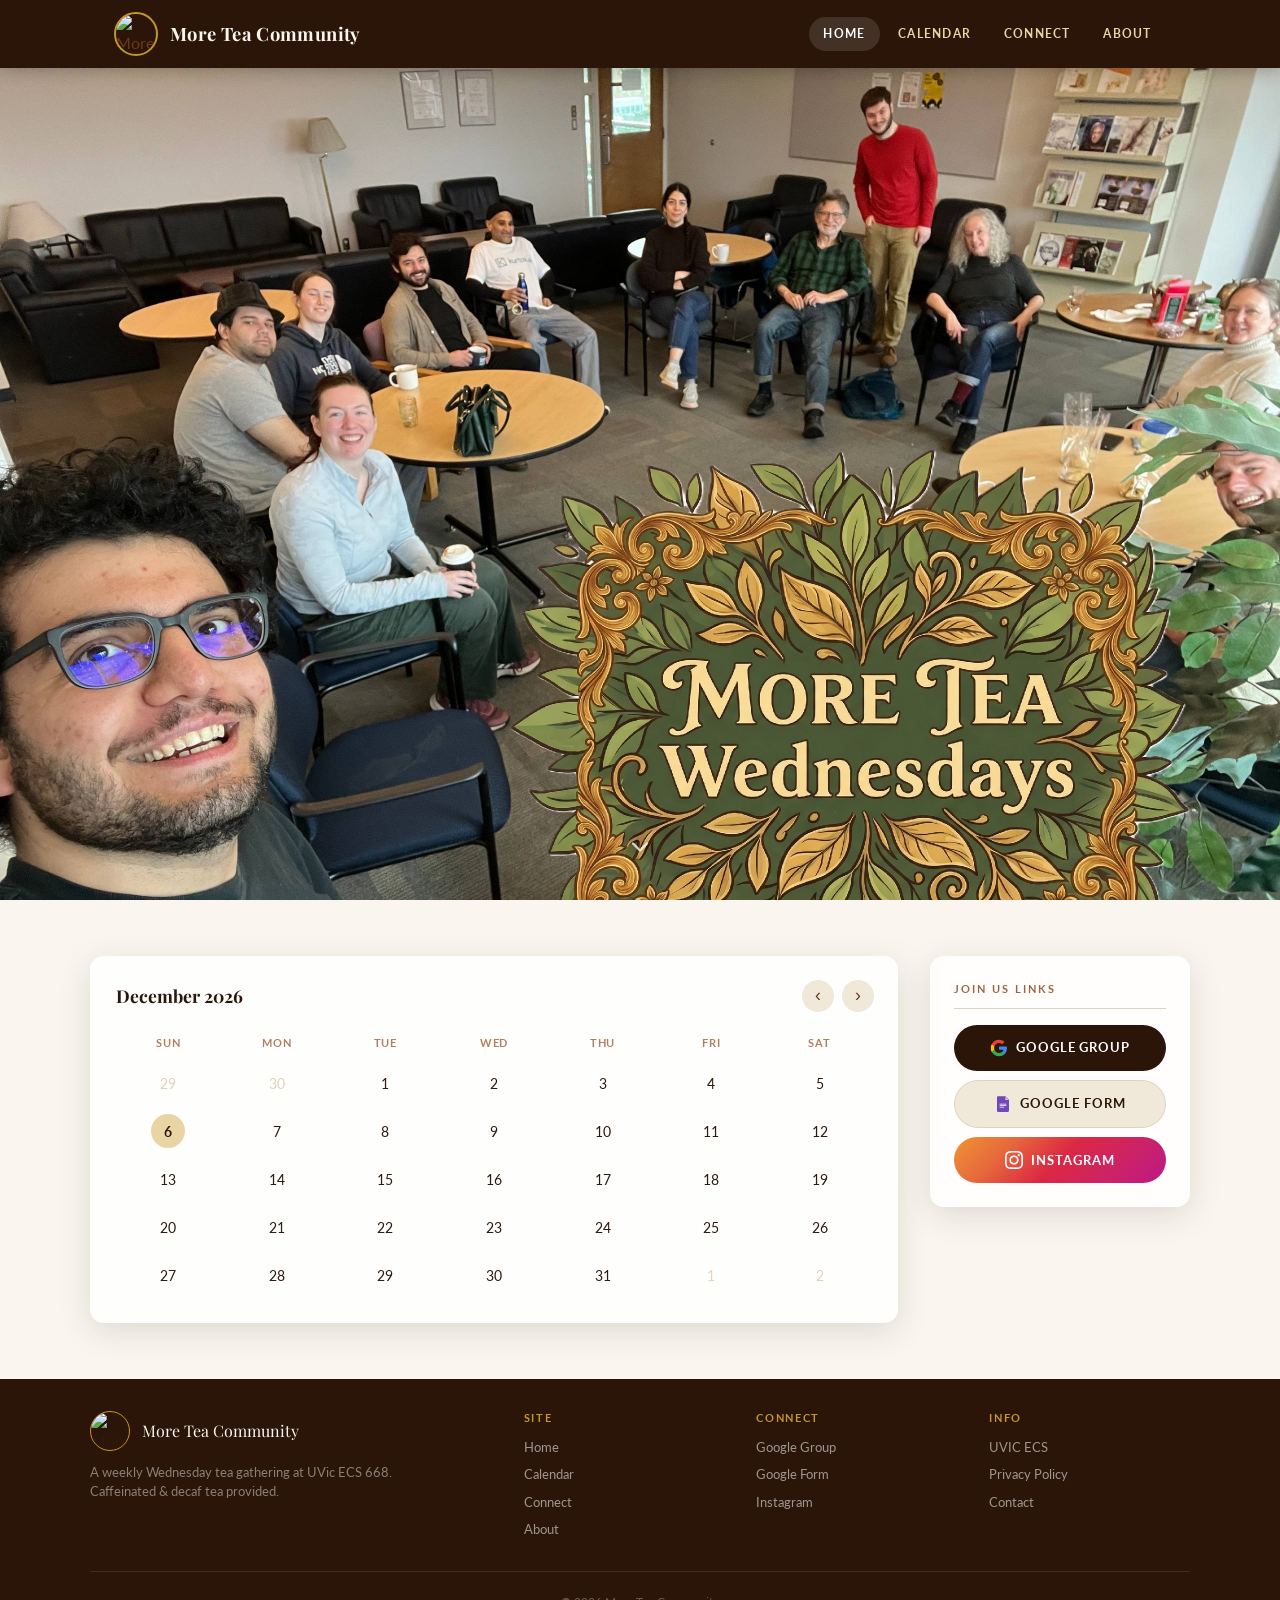
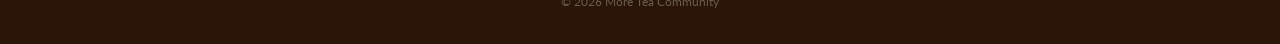
==== doc_2/index.html @ 3e72fe04 "doc2 seems pretty ok for now. we are still working on it Co-Authored-By: Claude Sonnet 4.6 <noreply@" ====
<!DOCTYPE html>
<html lang="en">
<head>
  <meta charset="UTF-8">
  <meta name="viewport" content="width=device-width, initial-scale=1">
  <title>More Tea Community</title>
  <link rel="preconnect" href="https://fonts.googleapis.com">
  <link rel="preconnect" href="https://fonts.gstatic.com" crossorigin>
  <link href="https://fonts.googleapis.com/css2?family=Playfair+Display:ital,wght@0,400;0,700;1,400;1,700&family=Lato:wght@300;400;700&display=swap" rel="stylesheet">
  <link rel="stylesheet" href="css/style.css">
</head>
<body>

  <!-- NAVBAR -->
  <nav class="navbar">
    <div class="nav-container">
      <a href="index.html" class="nav-brand">
        <img src="../main_photos/logo.png" alt="More Tea Community Logo" class="nav-logo">
        <span class="nav-title">More Tea Community</span>
      </a>
      <button class="hamburger" id="hamburger" aria-label="Open menu" aria-expanded="false">
        <span></span><span></span><span></span>
      </button>
      <ul class="nav-links" id="nav-links">
        <li><a href="index.html" class="active">Home</a></li>
        <li><a href="calendar.html">Calendar</a></li>
        <li><a href="connect.html">Connect</a></li>
        <li><a href="about.html">About</a></li>
      </ul>
    </div>
  </nav>

  <!-- HERO -->
  <section class="hero">
    <img src="../main_photos/about_us_photo.jpg" alt="More Tea Community gathering">
    <div class="scroll-hint" aria-hidden="true">
      <svg xmlns="http://www.w3.org/2000/svg" width="28" height="28" viewBox="0 0 24 24" fill="none" stroke="currentColor" stroke-width="2" stroke-linecap="round" stroke-linejoin="round"><polyline points="6 9 12 15 18 9"/></svg>
    </div>
  </section>

  <!-- CALENDAR + JOIN SECTION -->
  <section class="cal-join-section">
    <div class="cal-join-inner">

      <!-- CALENDAR CARD -->
      <div class="cal-card">
        <div class="cal-header">
          <span id="month-label"></span>
          <div class="cal-nav">
            <button id="prev-month" aria-label="Previous month">&#8249;</button>
            <button id="next-month" aria-label="Next month">&#8250;</button>
          </div>
        </div>
        <div id="calendar"></div>
      </div>

      <!-- JOIN PANEL -->
      <div class="join-panel">
        <p class="join-panel-label">Join Us Links</p>
        <a href="https://groups.google.com/g/more-tea-events" target="_blank" rel="noopener" class="btn btn-primary">
          <svg xmlns="http://www.w3.org/2000/svg" viewBox="0 0 24 24" width="18" height="18" style="flex-shrink:0"><path d="M22.56 12.25c0-.78-.07-1.53-.2-2.25H12v4.26h5.92c-.26 1.37-1.04 2.53-2.21 3.31v2.77h3.57c2.08-1.92 3.28-4.74 3.28-8.09z" fill="#4285F4"/><path d="M12 23c2.97 0 5.46-.98 7.28-2.66l-3.57-2.77c-.98.66-2.23 1.06-3.71 1.06-2.86 0-5.29-1.93-6.16-4.53H2.18v2.84C3.99 20.53 7.7 23 12 23z" fill="#34A853"/><path d="M5.84 14.09c-.22-.66-.35-1.36-.35-2.09s.13-1.43.35-2.09V7.07H2.18C1.43 8.55 1 10.22 1 12s.43 3.45 1.18 4.93l3.66-2.84z" fill="#FBBC05"/><path d="M12 5.38c1.62 0 3.06.56 4.21 1.64l3.15-3.15C17.45 2.09 14.97 1 12 1 7.7 1 3.99 3.47 2.18 7.07l3.66 2.84c.87-2.6 3.3-4.53 6.16-4.53z" fill="#EA4335"/></svg>
          Google Group
        </a>
        <a href="https://forms.gle/kcf3Vxw85UXemDen9" target="_blank" rel="noopener" class="btn btn-secondary">
          <svg xmlns="http://www.w3.org/2000/svg" viewBox="0 0 48 48" width="18" height="18" style="flex-shrink:0"><path fill="#7248B9" d="M37 45H11c-1.657 0-3-1.343-3-3V6c0-1.657 1.343-3 3-3h19l10 10v29c0 1.657-1.343 3-3 3z"/><path fill="#4527A0" d="M40 13H30V3z"/><path fill="#e1bee7" d="M30 3v10h10z"/><path fill="#fff" d="M15 23h18v2H15zm0 4h18v2H15zm0 4h12v2H15z"/></svg>
          Google Form
        </a>
        <a href="https://www.instagram.com/more_tea_communi_tea" target="_blank" rel="noopener" class="btn btn-instagram">
          <svg xmlns="http://www.w3.org/2000/svg" viewBox="0 0 24 24" width="18" height="18" fill="white" style="flex-shrink:0"><path d="M12 2.163c3.204 0 3.584.012 4.85.07 3.252.148 4.771 1.691 4.919 4.919.058 1.265.069 1.645.069 4.849 0 3.205-.012 3.584-.069 4.849-.149 3.225-1.664 4.771-4.919 4.919-1.266.058-1.644.07-4.85.07-3.204 0-3.584-.012-4.849-.07-3.26-.149-4.771-1.699-4.919-4.92-.058-1.265-.07-1.644-.07-4.849 0-3.204.013-3.583.07-4.849.149-3.227 1.664-4.771 4.919-4.919 1.266-.057 1.645-.069 4.849-.069zm0-2.163c-3.259 0-3.667.014-4.947.072-4.358.2-6.78 2.618-6.98 6.98-.059 1.281-.073 1.689-.073 4.948 0 3.259.014 3.668.072 4.948.2 4.358 2.618 6.78 6.98 6.98 1.281.058 1.689.072 4.948.072 3.259 0 3.668-.014 4.948-.072 4.354-.2 6.782-2.618 6.979-6.98.059-1.28.073-1.689.073-4.948 0-3.259-.014-3.667-.072-4.947-.196-4.354-2.617-6.78-6.979-6.98-1.281-.059-1.69-.073-4.949-.073zm0 5.838c-3.403 0-6.162 2.759-6.162 6.162s2.759 6.163 6.162 6.163 6.162-2.759 6.162-6.163c0-3.403-2.759-6.162-6.162-6.162zm0 10.162c-2.209 0-4-1.79-4-4 0-2.209 1.791-4 4-4s4 1.791 4 4c0 2.21-1.791 4-4 4zm6.406-11.845c-.796 0-1.441.645-1.441 1.44s.645 1.44 1.441 1.44c.795 0 1.439-.645 1.439-1.44s-.644-1.44-1.439-1.44z"/></svg>
          Instagram
        </a>
      </div>

    </div>
  </section>

  <!-- FOOTER -->
  <footer>
    <div class="footer-inner">
      <div>
        <div class="footer-brand">
          <img src="../main_photos/logo.png" alt="More Tea Community Logo">
          <span>More Tea Community</span>
        </div>
        <p class="footer-tagline">
          A weekly Wednesday tea gathering at UVic ECS 668.<br>
          Caffeinated &amp; decaf tea provided.
        </p>
      </div>
      <div class="footer-col">
        <h4>Site</h4>
        <a href="index.html">Home</a>
        <a href="calendar.html">Calendar</a>
        <a href="connect.html">Connect</a>
        <a href="about.html">About</a>
      </div>
      <div class="footer-col">
        <h4>Connect</h4>
        <a href="https://groups.google.com/g/more-tea-events" target="_blank" rel="noopener">Google Group</a>
        <a href="https://forms.gle/kcf3Vxw85UXemDen9" target="_blank" rel="noopener">Google Form</a>
        <a href="https://www.instagram.com/more_tea_communi_tea" target="_blank" rel="noopener">Instagram</a>
      </div>
      <div class="footer-col">
        <h4>Info</h4>
        <a href="https://www.uvic.ca/ecs/" target="_blank" rel="noopener">UVIC ECS</a>
        <a href="#">Privacy Policy</a>
        <a href="connect.html">Contact</a>
      </div>
    </div>
    <div class="footer-bottom">
      &copy; 2026 More Tea Community
    </div>
  </footer>

  <script src="js/calendar.js"></script>
  <script src="js/nav.js"></script>
</body>
</html>
---- doc_2/css/style.css ----
/* =============================================
   CSS VARIABLES
   ============================================= */
:root {
  --cream:        #faf6ef;
  --cream-dark:   #f0e8d8;
  --brown-dark:   #2a1508;
  --brown-mid:    #6b3a1f;
  --brown-light:  #9c6644;
  --gold:         #c4962a;
  --gold-light:   #e8d5a3;
  --border:       #e0d4b8;
  --white:        #ffffff;
  --text:         #2e1a0e;
  --text-light:   #7a5c44;
  --text-muted:   #b08060;

  --font-heading: 'Playfair Display', Georgia, serif;
  --font-body:    'Lato', 'Helvetica Neue', Arial, sans-serif;

  --max-width:    1100px;
  --nav-height:   68px;
  --radius:       14px;
  --radius-sm:    8px;
  --shadow:       0 4px 24px rgba(42, 21, 8, 0.08);
  --shadow-md:    0 8px 32px rgba(42, 21, 8, 0.13);
}

/* =============================================
   RESET & BASE
   ============================================= */
*, *::before, *::after {
  box-sizing: border-box;
  margin: 0;
  padding: 0;
}

html {
  font-size: 16px;
  scroll-behavior: smooth;
}

body {
  font-family: var(--font-body);
  background-color: var(--cream);
  color: var(--text);
  line-height: 1.65;
}

img {
  max-width: 100%;
  display: block;
}

a {
  color: var(--brown-mid);
  text-decoration: none;
  transition: color 0.2s;
}

a:hover { color: var(--gold); }

h1, h2, h3, h4 {
  font-family: var(--font-heading);
  color: var(--brown-dark);
  line-height: 1.2;
}

/* =============================================
   NAVBAR
   ============================================= */
.navbar {
  position: sticky;
  top: 0;
  z-index: 100;
  background-color: var(--brown-dark);
  height: var(--nav-height);
  box-shadow: 0 2px 16px rgba(0,0,0,0.25);
}

.nav-container {
  max-width: var(--max-width);
  margin: 0 auto;
  padding: 0 1.5rem;
  height: 100%;
  display: flex;
  align-items: center;
  justify-content: space-between;
}

.nav-brand {
  display: flex;
  align-items: center;
  gap: 0.75rem;
  text-decoration: none;
}

.nav-logo {
  height: 44px;
  width: 44px;
  border-radius: 50%;
  object-fit: cover;
  border: 2px solid var(--gold);
}

.nav-title {
  font-family: var(--font-heading);
  font-size: 1.15rem;
  color: var(--cream);
  font-weight: 700;
  letter-spacing: 0.02em;
}

.nav-links {
  list-style: none;
  display: flex;
  gap: 0.25rem;
}

.nav-links a {
  display: block;
  padding: 0.4rem 0.9rem;
  font-size: 0.78rem;
  font-weight: 700;
  letter-spacing: 0.1em;
  text-transform: uppercase;
  color: var(--gold-light);
  border-radius: 50px;
  transition: background 0.2s, color 0.2s;
}

.nav-links a:hover,
.nav-links a.active {
  background-color: rgba(255,255,255,0.12);
  color: var(--white);
}

.hamburger {
  display: none;
  flex-direction: column;
  justify-content: space-between;
  width: 26px;
  height: 18px;
  background: none;
  border: none;
  cursor: pointer;
  padding: 0;
}

.hamburger span {
  display: block;
  height: 2px;
  width: 100%;
  background-color: var(--cream);
  border-radius: 2px;
  transition: transform 0.25s, opacity 0.25s;
}

.hamburger.active span:nth-child(1) { transform: translateY(8px) rotate(45deg); }
.hamburger.active span:nth-child(2) { opacity: 0; }
.hamburger.active span:nth-child(3) { transform: translateY(-8px) rotate(-45deg); }

/* =============================================
   HERO SECTION (homepage)
   ============================================= */
.hero {
  position: relative;
  height: calc(100vh - var(--nav-height));
  overflow: hidden;
}

.hero img {
  width: 100%;
  height: 100%;
  object-fit: cover;
  object-position: center top;
  display: block;
}

.scroll-hint {
  position: absolute;
  bottom: 2rem;
  left: 50%;
  transform: translateX(-50%);
  color: white;
  opacity: 0.75;
  animation: scrollBounce 2s ease-in-out infinite;
  filter: drop-shadow(0 2px 4px rgba(0,0,0,0.4));
}

@keyframes scrollBounce {
  0%, 100% { transform: translateX(-50%) translateY(0); }
  50%       { transform: translateX(-50%) translateY(10px); }
}

/* =============================================
   PAGE LAYOUT (2-column: main + sidebar)
   ============================================= */
.page-container {
  max-width: var(--max-width);
  margin: 2.5rem auto;
  padding: 0 1.5rem;
  display: grid;
  grid-template-columns: 1fr 300px;
  gap: 2rem;
  align-items: start;
}

.page-container.full-width {
  grid-template-columns: 1fr;
}

/* =============================================
   CALENDAR + JOIN SECTION (floral background)
   ============================================= */
.cal-join-section {
  background-image: url('../../design_samples_from_gemini/background.png');
  background-size: cover;
  background-position: top center;
  background-repeat: no-repeat;
  padding: 3.5rem 1.5rem;
}

.cal-join-inner {
  max-width: var(--max-width);
  margin: 0 auto;
  display: grid;
  grid-template-columns: 1fr 260px;
  gap: 2rem;
  align-items: start;
}

/* Calendar card sits on top of the background */
.cal-card {
  background: rgba(255, 255, 255, 0.82);
  backdrop-filter: blur(2px);
  border-radius: var(--radius);
  padding: 1.5rem;
  box-shadow: var(--shadow-md);
}

.cal-card .cal-header {
  display: flex;
  align-items: center;
  justify-content: space-between;
  margin-bottom: 1rem;
}

.cal-card #month-label {
  font-family: var(--font-heading);
  font-size: 1.1rem;
  font-weight: 700;
  color: var(--brown-dark);
}

/* Join panel card */
.join-panel {
  background: rgba(255, 255, 255, 0.88);
  backdrop-filter: blur(2px);
  border-radius: var(--radius);
  padding: 1.5rem;
  box-shadow: var(--shadow-md);
}

.join-panel-label {
  font-size: 0.68rem;
  font-weight: 700;
  letter-spacing: 0.18em;
  text-transform: uppercase;
  color: var(--brown-light);
  margin-bottom: 1rem;
  padding-bottom: 0.6rem;
  border-bottom: 1px solid var(--border);
}

/* =============================================
   SECTION LABELS
   ============================================= */
.section-label {
  font-size: 0.7rem;
  font-weight: 700;
  letter-spacing: 0.18em;
  text-transform: uppercase;
  color: var(--gold);
  margin-bottom: 0.5rem;
}

.section-heading {
  font-family: var(--font-heading);
  font-size: 1.3rem;
  color: var(--brown-dark);
  margin-bottom: 1.25rem;
}

/* =============================================
   CALENDAR
   ============================================= */
.calendar-section {
  background: var(--white);
  border-radius: var(--radius);
  padding: 1.5rem;
  box-shadow: var(--shadow);
  margin-bottom: 1.5rem;
}

.cal-header {
  display: flex;
  align-items: center;
  justify-content: space-between;
  margin-bottom: 1.25rem;
}

.cal-nav {
  display: flex;
  align-items: center;
  gap: 0.5rem;
}

.cal-nav button {
  background: var(--cream-dark);
  border: none;
  border-radius: 50%;
  width: 32px;
  height: 32px;
  cursor: pointer;
  font-size: 1.1rem;
  color: var(--brown-mid);
  display: flex;
  align-items: center;
  justify-content: center;
  transition: background 0.2s, color 0.2s;
  line-height: 1;
}

.cal-nav button:hover {
  background: var(--gold-light);
  color: var(--brown-dark);
}

#month-label {
  font-family: var(--font-heading);
  font-size: 1rem;
  font-weight: 700;
  color: var(--brown-dark);
  min-width: 130px;
  text-align: center;
}

.cal-grid {
  width: 100%;
  border-collapse: collapse;
  font-size: 0.875rem;
}

.cal-grid th {
  text-align: center;
  padding: 0.4rem 0.2rem;
  color: var(--text-muted);
  font-weight: 700;
  font-size: 0.7rem;
  text-transform: uppercase;
  letter-spacing: 0.08em;
}

.cal-grid td {
  text-align: center;
  vertical-align: middle;
  padding: 0.2rem;
  border: none;
  height: 48px;
  width: calc(100% / 7);
  cursor: default;
}

.cal-day {
  display: inline-flex;
  align-items: center;
  justify-content: center;
  width: 34px;
  height: 34px;
  border-radius: 50%;
  font-size: 0.875rem;
  color: var(--text);
  transition: background 0.15s, color 0.15s;
}

.cal-grid td.other-month .cal-day {
  color: var(--border);
}

.cal-grid td.today .cal-day {
  background-color: var(--gold-light);
  color: var(--brown-dark);
  font-weight: 700;
}

.cal-grid td.has-event {
  cursor: pointer;
}

.cal-grid td.has-event .cal-day {
  background-color: var(--brown-dark);
  color: var(--white);
  font-weight: 700;
}

.cal-grid td.has-event:hover .cal-day {
  background-color: var(--gold);
  color: var(--white);
}

.event-dot-row {
  display: flex;
  justify-content: center;
  gap: 3px;
  margin-top: 2px;
}

.event-dot {
  width: 4px;
  height: 4px;
  border-radius: 50%;
  background-color: var(--gold);
}

/* Event popup */
.event-popup {
  position: fixed;
  z-index: 200;
  background: var(--white);
  border: 1px solid var(--border);
  border-radius: var(--radius);
  box-shadow: var(--shadow-md);
  padding: 1.25rem 1.5rem;
  max-width: 290px;
  min-width: 230px;
  display: none;
}

.event-popup.visible { display: block; }

.event-popup-title {
  font-family: var(--font-heading);
  font-size: 1rem;
  color: var(--brown-dark);
  margin-bottom: 0.5rem;
}

.event-popup-detail {
  font-size: 0.82rem;
  color: var(--text-light);
  margin-bottom: 0.2rem;
}

.event-popup-close {
  position: absolute;
  top: 0.6rem;
  right: 0.75rem;
  background: none;
  border: none;
  cursor: pointer;
  font-size: 1rem;
  color: var(--text-muted);
  line-height: 1;
}

.event-popup-close:hover { color: var(--brown-dark); }

/* =============================================
   FEATURED GATHERINGS
   ============================================= */
.featured-section {
  background: var(--white);
  border-radius: var(--radius);
  padding: 1.5rem;
  box-shadow: var(--shadow);
}

.gathering-list {
  display: flex;
  flex-direction: column;
  gap: 0.75rem;
  margin-top: 1rem;
}

.gathering-item {
  display: flex;
  align-items: center;
  gap: 1rem;
  padding: 0.75rem 1rem;
  background: var(--cream);
  border-radius: var(--radius-sm);
  border-left: 3px solid var(--gold);
}

.gathering-date-badge {
  min-width: 44px;
  text-align: center;
  background: var(--brown-dark);
  color: var(--white);
  border-radius: var(--radius-sm);
  padding: 0.4rem 0.5rem;
  line-height: 1.1;
}

.gathering-date-badge .g-day {
  display: block;
  font-family: var(--font-heading);
  font-size: 1.3rem;
  font-weight: 700;
}

.gathering-date-badge .g-month {
  display: block;
  font-size: 0.62rem;
  text-transform: uppercase;
  letter-spacing: 0.06em;
  color: var(--gold-light);
}

.gathering-info {
  flex: 1;
}

.gathering-info strong {
  display: block;
  font-size: 0.88rem;
  color: var(--brown-dark);
  margin-bottom: 0.15rem;
}

.gathering-info span {
  font-size: 0.78rem;
  color: var(--text-light);
}

/* =============================================
   SIDEBAR
   ============================================= */
.sidebar {
  display: flex;
  flex-direction: column;
  gap: 1.5rem;
}

.sidebar-card {
  background: var(--white);
  border-radius: var(--radius);
  padding: 1.5rem;
  box-shadow: var(--shadow);
}

.sidebar-card h3 {
  font-family: var(--font-heading);
  font-size: 1.1rem;
  color: var(--brown-dark);
  margin-bottom: 0.5rem;
}

.sidebar-card .card-sub {
  font-size: 0.82rem;
  color: var(--text-light);
  margin-bottom: 1.25rem;
  line-height: 1.5;
}

/* =============================================
   BUTTONS
   ============================================= */
.btn {
  display: flex;
  align-items: center;
  justify-content: center;
  gap: 0.5rem;
  width: 100%;
  padding: 0.75rem 1.25rem;
  border: none;
  border-radius: 50px;
  font-family: var(--font-body);
  font-size: 0.82rem;
  font-weight: 700;
  letter-spacing: 0.07em;
  text-transform: uppercase;
  text-align: center;
  cursor: pointer;
  transition: background 0.2s, color 0.2s, transform 0.15s, box-shadow 0.2s;
  min-height: 46px;
  margin-bottom: 0.6rem;
  text-decoration: none;
}

.btn:last-child { margin-bottom: 0; }

.btn:hover {
  transform: translateY(-2px);
  box-shadow: 0 4px 16px rgba(42, 21, 8, 0.15);
}

.btn-primary {
  background-color: var(--brown-dark);
  color: var(--white);
}

.btn-primary:hover {
  background-color: var(--brown-mid);
  color: var(--white);
}

.btn-secondary {
  background-color: var(--cream-dark);
  color: var(--brown-dark);
  border: 1.5px solid var(--border);
}

.btn-secondary:hover {
  background-color: var(--gold-light);
  color: var(--brown-dark);
}

.btn-instagram {
  background: linear-gradient(135deg, #f09433 0%, #e6683c 25%, #dc2743 50%, #cc2366 75%, #bc1888 100%);
  color: var(--white);
}

.btn-instagram:hover {
  filter: brightness(1.1);
  color: var(--white);
}

.btn-hero {
  display: inline-flex;
  width: auto;
  background-color: var(--gold);
  color: var(--brown-dark);
  font-size: 0.82rem;
  margin-bottom: 0;
}

.btn-hero:hover {
  background-color: var(--gold-light);
  color: var(--brown-dark);
}

.read-more {
  font-size: 0.78rem;
  font-weight: 700;
  color: var(--gold);
  text-transform: uppercase;
  letter-spacing: 0.08em;
  display: inline-block;
  margin-top: 0.75rem;
}

.read-more:hover { color: var(--brown-mid); }

/* =============================================
   ABOUT CARD PHOTO
   ============================================= */
.about-card img {
  width: 100%;
  border-radius: var(--radius-sm);
  margin-bottom: 0.5rem;
  object-fit: cover;
  max-height: 160px;
}

/* =============================================
   FOOTER
   ============================================= */
footer {
  margin-top: 0;
  background-color: var(--brown-dark);
  padding: 2rem 1.5rem;
}

.footer-inner {
  max-width: var(--max-width);
  margin: 0 auto;
  display: grid;
  grid-template-columns: 2fr 1fr 1fr 1fr;
  gap: 2rem;
  padding-bottom: 1.5rem;
  border-bottom: 1px solid rgba(255,255,255,0.1);
  margin-bottom: 1.25rem;
}

.footer-brand {
  display: flex;
  align-items: center;
  gap: 0.75rem;
  margin-bottom: 0.75rem;
}

.footer-brand img {
  height: 40px;
  width: 40px;
  border-radius: 50%;
  object-fit: cover;
  border: 1.5px solid var(--gold);
}

.footer-brand span {
  font-family: var(--font-heading);
  font-size: 1rem;
  color: var(--cream);
}

.footer-tagline {
  font-size: 0.8rem;
  color: rgba(255,255,255,0.45);
  line-height: 1.5;
}

.footer-col h4 {
  font-size: 0.7rem;
  font-weight: 700;
  letter-spacing: 0.15em;
  text-transform: uppercase;
  color: var(--gold);
  margin-bottom: 0.75rem;
  font-family: var(--font-body);
}

.footer-col a {
  display: block;
  font-size: 0.8rem;
  color: rgba(255,255,255,0.55);
  margin-bottom: 0.4rem;
  transition: color 0.2s;
}

.footer-col a:hover { color: var(--gold-light); }

.footer-bottom {
  max-width: var(--max-width);
  margin: 0 auto;
  text-align: center;
  font-size: 0.75rem;
  color: rgba(255,255,255,0.3);
}

/* =============================================
   PAGE HERO (inner pages)
   ============================================= */
.page-hero {
  background-color: var(--brown-dark);
  padding: 3rem 1.5rem;
  text-align: center;
}

.page-hero h1 {
  font-family: var(--font-heading);
  font-size: clamp(1.8rem, 4vw, 2.6rem);
  color: var(--cream);
  font-style: italic;
  margin-bottom: 0.5rem;
}

.page-hero p {
  color: rgba(250, 246, 239, 0.6);
  margin-top: 0.5rem;
  font-size: 0.95rem;
}

/* =============================================
   CONNECT PAGE
   ============================================= */
.connect-card-centered {
  max-width: 400px;
  margin: 0 auto;
  background: var(--white);
  border-radius: var(--radius);
  padding: 2rem;
  box-shadow: var(--shadow);
}

.connect-card-centered h2 {
  font-family: var(--font-heading);
  font-size: 1.3rem;
  color: var(--brown-dark);
  margin-bottom: 0.4rem;
}

.connect-card-centered .connect-sub {
  font-size: 0.85rem;
  color: var(--text-light);
  margin-bottom: 1.5rem;
  line-height: 1.55;
}

/* =============================================
   ABOUT PAGE
   ============================================= */
.about-layout {
  display: grid;
  grid-template-columns: 1fr 360px;
  gap: 2rem;
  align-items: start;
}

.about-body {
  background: var(--white);
  border-radius: var(--radius);
  padding: 2rem 2.5rem;
  box-shadow: var(--shadow);
}

.about-body h2 {
  font-size: 1.5rem;
  margin-bottom: 1.25rem;
}

.about-body p {
  color: var(--text-light);
  margin-bottom: 1rem;
  line-height: 1.8;
}

.about-body a {
  color: var(--gold);
  font-weight: 700;
}

.about-photo-card {
  background: var(--white);
  border-radius: var(--radius);
  overflow: hidden;
  box-shadow: var(--shadow);
}

.about-photo-card img {
  width: 100%;
  height: 280px;
  object-fit: cover;
  object-position: center top;
}

.about-photo-caption {
  padding: 1rem 1.25rem;
  font-size: 0.8rem;
  color: var(--text-light);
  font-style: italic;
  text-align: center;
}

/* =============================================
   CALENDAR PAGE
   ============================================= */
.calendar-page-section {
  background: var(--white);
  border-radius: var(--radius);
  padding: 1.5rem;
  box-shadow: var(--shadow);
}

/* =============================================
   MEDIA QUERIES - TABLET
   ============================================= */
@media (max-width: 1024px) {
  .page-container {
    grid-template-columns: 1fr 260px;
  }

  .footer-inner {
    grid-template-columns: 1fr 1fr;
    gap: 1.5rem;
  }

  .about-layout {
    grid-template-columns: 1fr;
  }

  .about-photo-card img {
    height: 220px;
  }
}

/* =============================================
   MEDIA QUERIES - MOBILE
   ============================================= */
@media (max-width: 700px) {
  /* Navbar */
  .hamburger { display: flex; }

  .nav-links {
    display: none;
    position: absolute;
    top: var(--nav-height);
    left: 0;
    right: 0;
    background: var(--brown-dark);
    flex-direction: column;
    padding: 0.75rem 1rem;
    gap: 0;
    box-shadow: 0 8px 24px rgba(0,0,0,0.25);
  }

  .nav-links.open { display: flex; }

  .nav-links a {
    padding: 0.75rem 0.5rem;
    border-radius: 0;
    border-bottom: 1px solid rgba(255,255,255,0.08);
    font-size: 0.9rem;
  }

  /* Cal+Join section */
  .cal-join-inner {
    grid-template-columns: 1fr;
  }

  /* Page layout */
  .page-container {
    grid-template-columns: 1fr;
    gap: 1.5rem;
    margin: 1.5rem auto;
  }

  .sidebar { order: 2; }
  .main-content { order: 1; }

  /* Calendar cells */
  .cal-grid td {
    height: 40px;
    padding: 0.15rem;
  }

  .cal-day {
    width: 28px;
    height: 28px;
    font-size: 0.78rem;
  }

  /* Footer */
  .footer-inner {
    grid-template-columns: 1fr 1fr;
    gap: 1.25rem;
  }

  .footer-col:first-child {
    grid-column: 1 / -1;
  }
}

@media (max-width: 440px) {
  .footer-inner {
    grid-template-columns: 1fr;
  }
}
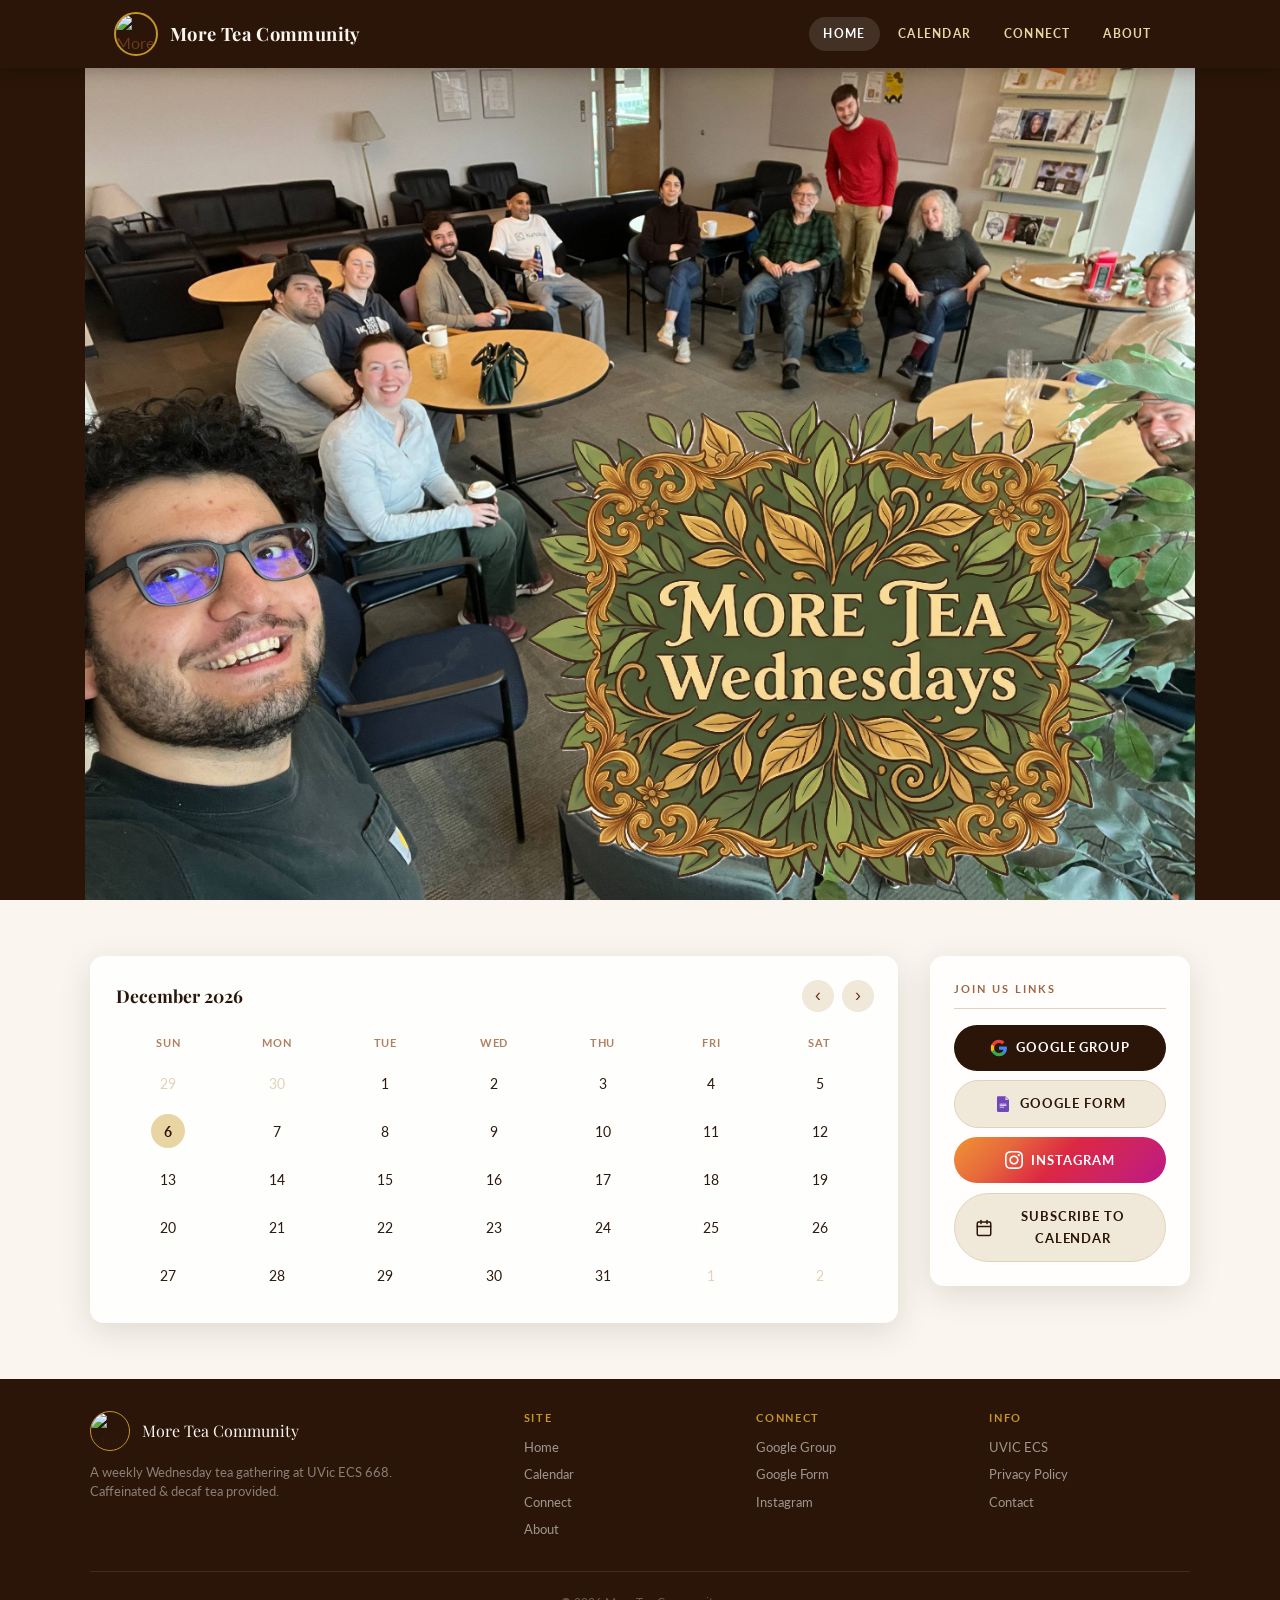
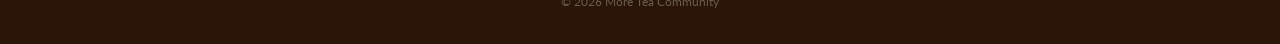
==== commit f70644e9: "Add iCal subscription feed and fix about page content - Add more_tea.ics with all 9 Wednesday events" ====
--- a/doc_2/index.html
+++ b/doc_2/index.html
@@ -69,6 +69,10 @@
           <svg xmlns="http://www.w3.org/2000/svg" viewBox="0 0 24 24" width="18" height="18" fill="white" style="flex-shrink:0"><path d="M12 2.163c3.204 0 3.584.012 4.85.07 3.252.148 4.771 1.691 4.919 4.919.058 1.265.069 1.645.069 4.849 0 3.205-.012 3.584-.069 4.849-.149 3.225-1.664 4.771-4.919 4.919-1.266.058-1.644.07-4.85.07-3.204 0-3.584-.012-4.849-.07-3.26-.149-4.771-1.699-4.919-4.92-.058-1.265-.07-1.644-.07-4.849 0-3.204.013-3.583.07-4.849.149-3.227 1.664-4.771 4.919-4.919 1.266-.057 1.645-.069 4.849-.069zm0-2.163c-3.259 0-3.667.014-4.947.072-4.358.2-6.78 2.618-6.98 6.98-.059 1.281-.073 1.689-.073 4.948 0 3.259.014 3.668.072 4.948.2 4.358 2.618 6.78 6.98 6.98 1.281.058 1.689.072 4.948.072 3.259 0 3.668-.014 4.948-.072 4.354-.2 6.782-2.618 6.979-6.98.059-1.28.073-1.689.073-4.948 0-3.259-.014-3.667-.072-4.947-.196-4.354-2.617-6.78-6.979-6.98-1.281-.059-1.69-.073-4.949-.073zm0 5.838c-3.403 0-6.162 2.759-6.162 6.162s2.759 6.163 6.162 6.163 6.162-2.759 6.162-6.163c0-3.403-2.759-6.162-6.162-6.162zm0 10.162c-2.209 0-4-1.79-4-4 0-2.209 1.791-4 4-4s4 1.791 4 4c0 2.21-1.791 4-4 4zm6.406-11.845c-.796 0-1.441.645-1.441 1.44s.645 1.44 1.441 1.44c.795 0 1.439-.645 1.439-1.44s-.644-1.44-1.439-1.44z"/></svg>
           Instagram
         </a>
+        <a href="webcal://alimorty.github.io/more_tea_community/doc_2/more_tea.ics" class="btn btn-calendar">
+          <svg xmlns="http://www.w3.org/2000/svg" viewBox="0 0 24 24" width="18" height="18" fill="none" stroke="currentColor" stroke-width="2" stroke-linecap="round" stroke-linejoin="round" style="flex-shrink:0"><rect x="3" y="4" width="18" height="18" rx="2" ry="2"/><line x1="16" y1="2" x2="16" y2="6"/><line x1="8" y1="2" x2="8" y2="6"/><line x1="3" y1="10" x2="21" y2="10"/></svg>
+          Subscribe to Calendar
+        </a>
       </div>
 
     </div>
--- a/doc_2/css/style.css
+++ b/doc_2/css/style.css
@@ -167,14 +167,15 @@
   position: relative;
   height: calc(100vh - var(--nav-height));
   overflow: hidden;
+  background-color: var(--brown-dark);
 }
 
 .hero img {
   width: 100%;
   height: 100%;
-  object-fit: cover;
-  object-position: center top;
+  object-fit: contain;
   display: block;
+  background-color: var(--brown-dark);
 }
 
 .scroll-hint {
@@ -627,6 +628,17 @@
   color: var(--white);
 }
 
+.btn-calendar {
+  background-color: var(--cream-dark);
+  color: var(--brown-dark);
+  border: 1.5px solid var(--border);
+}
+
+.btn-calendar:hover {
+  background-color: var(--gold-light);
+  color: var(--brown-dark);
+}
+
 .btn-hero {
   display: inline-flex;
   width: auto;
